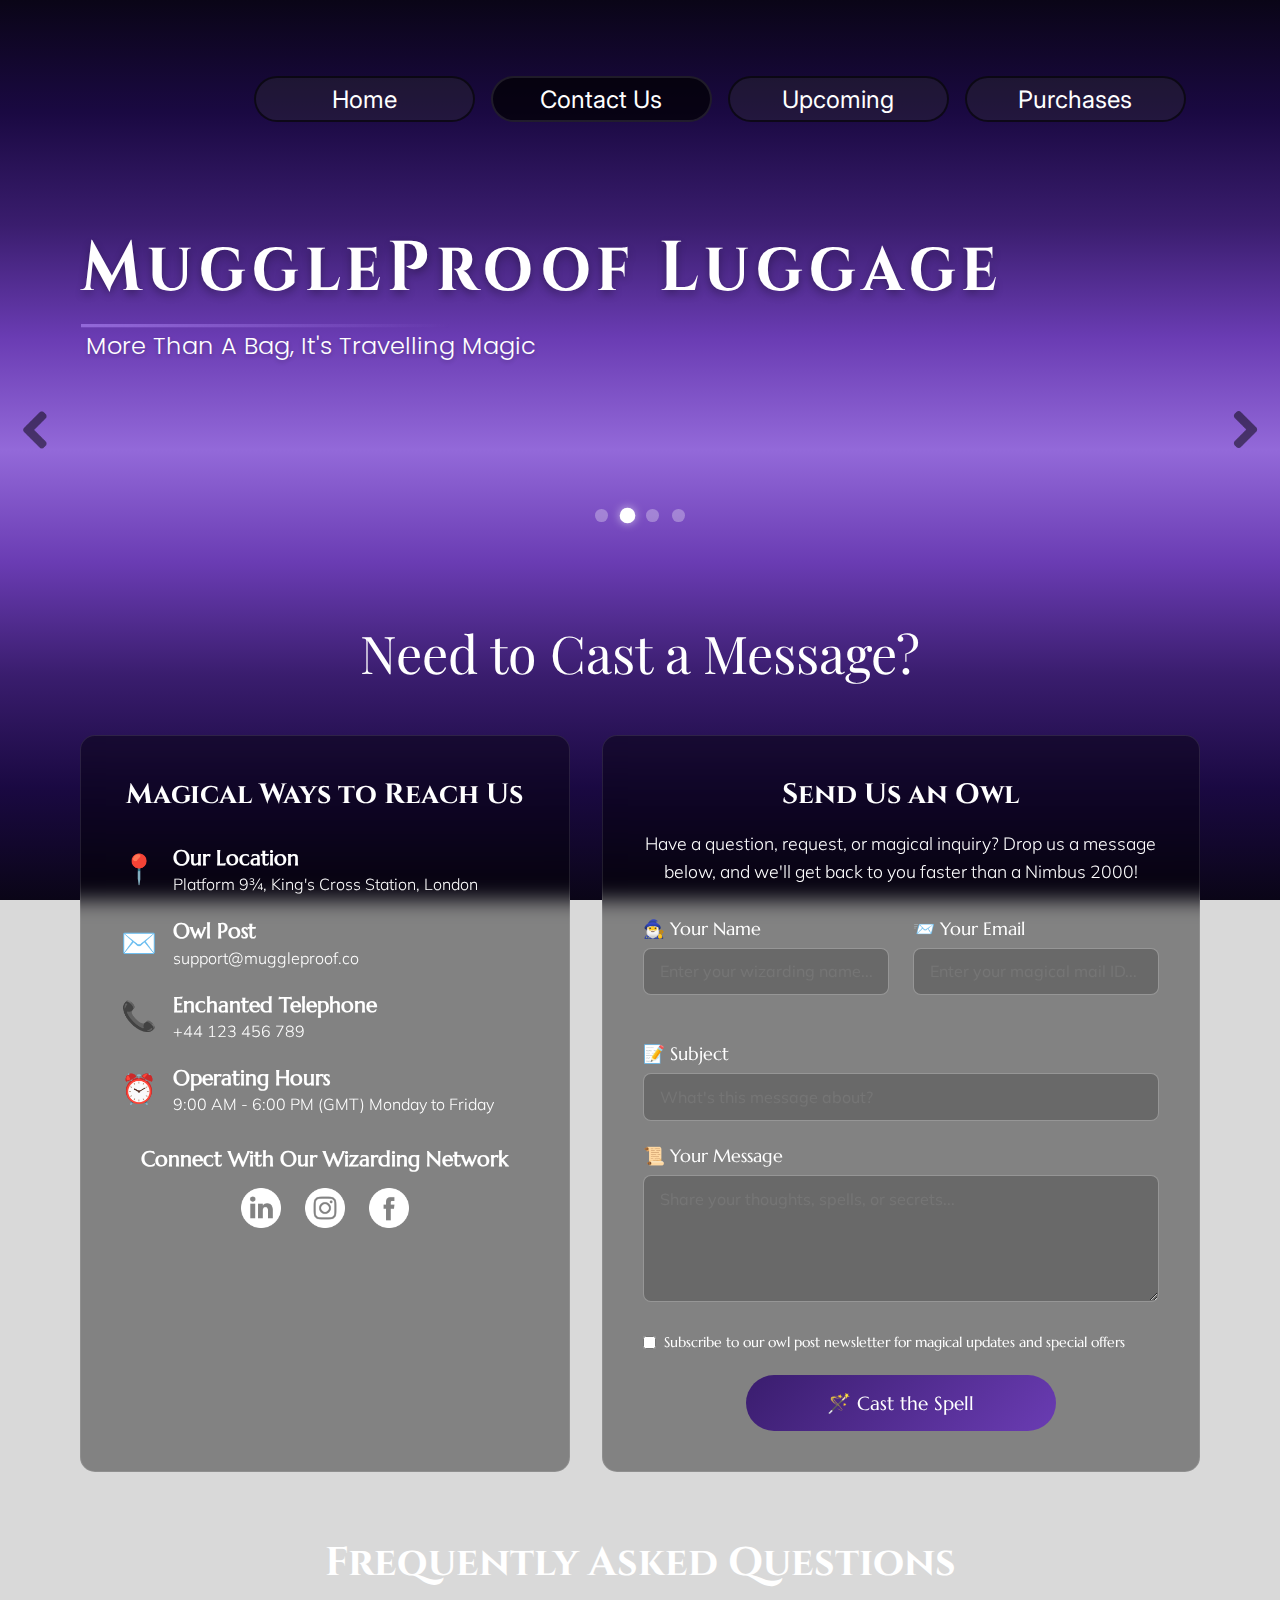
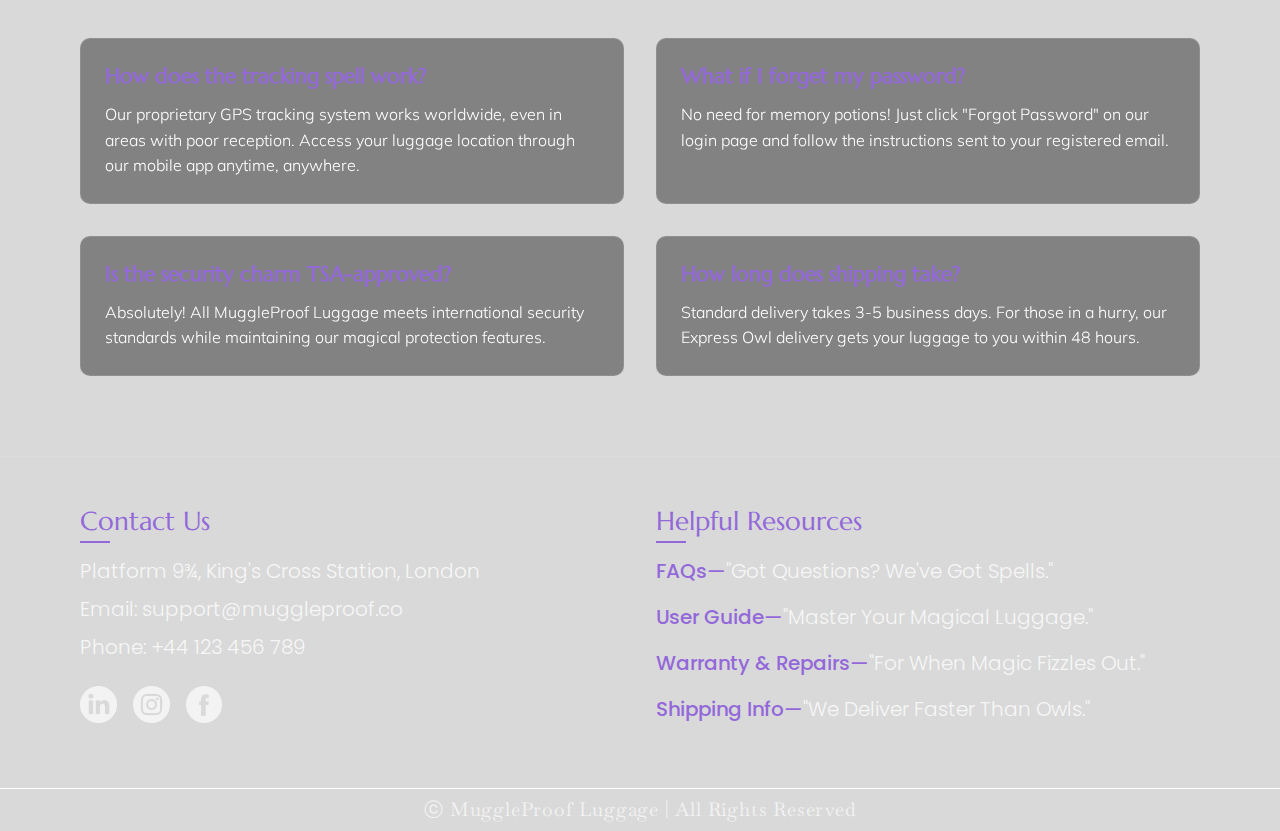
==== contactus.html @ c1e5ea9d "Updated CSS path" ====
<!DOCTYPE html>
<html lang="en">
  <head>
    <meta charset="UTF-8" />
    <meta name="viewport" content="width=device-width, initial-scale=1.0" />
    <title>MuggleProof Luggage</title>
    <link rel="preconnect" href="https://fonts.googleapis.com" />
    <link rel="preconnect" href="https://fonts.gstatic.com" crossorigin />
    <link
      href="https://fonts.googleapis.com/css2?family=Baskervville+SC&family=Baskervville:ital@0;1&family=Cinzel:wght@400..900&family=Inter:ital,opsz,wght@0,14..32,100..900;1,14..32,100..900&family=Marcellus&family=Mulish:ital,wght@0,200..1000;1,200..1000&family=Playfair+Display:ital,wght@0,400..900;1,400..900&family=Roboto+Flex:opsz,wght@8..144,100..1000&family=Poppins:wght@300;400;500&display=swap"
      rel="stylesheet"
    />
    <link rel="stylesheet" href="/CSS/ContactUs.css" />
  </head>

  <body>
    <div class="container">
      <header>
        <!-- Navigation Menu -->
        <nav class="menu">
          <div class="menuboxes active"><a href="Homepage.html">Home</a></div>
          <div class="menuboxes"><a href="ContactUs.html">Contact Us</a></div>
          <div class="menuboxes"><a href="#">Upcoming</a></div>
          <div class="menuboxes"><a href="Purchases.html">Purchases</a></div>
        </nav>

        <!-- Title Section -->
        <div class="header-container">
          <h1 class="title">MuggleProof Luggage</h1>
          <p class="subtitle">More Than A Bag, It's Travelling Magic</p>
        </div>

        <!-- Slider Navigation -->
        <div class="chevron">
          <img src="../MuggleImages/right-chevron.png" class="arrow-left" />
          <img src="../MuggleImages/right-chevron.png" class="arrow-right" />
        </div>

        <!-- Slider Dots -->
        <div class="circles">
          <span class="dot active"></span>
          <span class="dot"></span>
          <span class="dot"></span>
          <span class="dot"></span>
        </div>
      </header>
      <main>
        <p class="Contact_Title">Need to Cast a Message?</p>

        <div class="contact_container">
          <!-- Contact Information Card -->
          <div class="contact_card">
            <h2 class="card_title">Magical Ways to Reach Us</h2>

            <div class="contact_details">
              <div class="contact_item">
                <div class="contact_icon">📍</div>
                <div class="contact_info">
                  <h3>Our Location</h3>
                  <p>Platform 9¾, King's Cross Station, London</p>
                </div>
              </div>

              <div class="contact_item">
                <div class="contact_icon">✉️</div>
                <div class="contact_info">
                  <h3>Owl Post</h3>
                  <p>support@muggleproof.co</p>
                </div>
              </div>

              <div class="contact_item">
                <div class="contact_icon">📞</div>
                <div class="contact_info">
                  <h3>Enchanted Telephone</h3>
                  <p>+44 123 456 789</p>
                </div>
              </div>

              <div class="contact_item">
                <div class="contact_icon">⏰</div>
                <div class="contact_info">
                  <h3>Operating Hours</h3>
                  <p>9:00 AM - 6:00 PM (GMT) Monday to Friday</p>
                </div>
              </div>
            </div>

            <div class="social_connect">
              <h3>Connect With Our Wizarding Network</h3>
              <div class="social_icons">
                <img src="../MuggleImages/linkedin.png" alt="LinkedIn" />
                <img src="../MuggleImages/instagram.png" alt="Instagram" />
                <img src="../MuggleImages/facebook.png" alt="Facebook" />
              </div>
            </div>
          </div>

          <!-- Contact Form -->
          <div class="form">
            <h2 class="form_title">Send Us an Owl</h2>
            <p class="form_description">
              Have a question, request, or magical inquiry? Drop us a message
              below, and we'll get back to you faster than a Nimbus 2000!
            </p>

            <form>
              <div class="form_row">
                <div class="form_group">
                  <label for="name">🧙‍♂️ Your Name</label>
                  <input
                    type="text"
                    id="name"
                    name="name"
                    placeholder="Enter your wizarding name..."
                    required
                  />
                </div>

                <div class="form_group">
                  <label for="email">📨 Your Email</label>
                  <input
                    type="email"
                    id="email"
                    name="email"
                    placeholder="Enter your magical mail ID..."
                    required
                  />
                </div>
              </div>

              <div class="form_group">
                <label for="subject">📝 Subject</label>
                <input
                  type="text"
                  id="subject"
                  name="subject"
                  placeholder="What's this message about?"
                />
              </div>

              <div class="form_group">
                <label for="message">📜 Your Message</label>
                <textarea
                  id="message"
                  name="message"
                  rows="5"
                  placeholder="Share your thoughts, spells, or secrets..."
                  required
                ></textarea>
              </div>

              <div class="form_group checkbox_group">
                <input type="checkbox" id="newsletter" name="newsletter" />
                <label for="newsletter"
                  >Subscribe to our owl post newsletter for magical updates and
                  special offers</label
                >
              </div>

              <button type="submit" class="submit_btn">
                🪄 Cast the Spell
              </button>
            </form>
          </div>
        </div>

        <div class="faq_section">
          <h2 class="faq_title">Frequently Asked Questions</h2>
          <div class="faq_container">
            <div class="faq_item">
              <h3>How does the tracking spell work?</h3>
              <p>
                Our proprietary GPS tracking system works worldwide, even in
                areas with poor reception. Access your luggage location through
                our mobile app anytime, anywhere.
              </p>
            </div>

            <div class="faq_item">
              <h3>What if I forget my password?</h3>
              <p>
                No need for memory potions! Just click "Forgot Password" on our
                login page and follow the instructions sent to your registered
                email.
              </p>
            </div>

            <div class="faq_item">
              <h3>Is the security charm TSA-approved?</h3>
              <p>
                Absolutely! All MuggleProof Luggage meets international security
                standards while maintaining our magical protection features.
              </p>
            </div>

            <div class="faq_item">
              <h3>How long does shipping take?</h3>
              <p>
                Standard delivery takes 3-5 business days. For those in a hurry,
                our Express Owl delivery gets your luggage to you within 48
                hours.
              </p>
            </div>
          </div>
        </div>
      </main>

      <!-- Footer -->
      <footer>
        <div class="footer-container">
          <!-- Contact Information -->
          <div class="contact-info">
            <h3 class="footer-heading">Contact Us</h3>
            <p class="footer-text">Platform 9¾, King's Cross Station, London</p>
            <p class="footer-text">Email: support@muggleproof.co</p>
            <p class="footer-text">Phone: +44 123 456 789</p>

            <!-- Social Media Links -->
            <div class="social-links">
              <a href="#" class="social-link">
                <img src="../MuggleImages/linkedin.png" alt="LinkedIn" />
              </a>
              <a href="#" class="social-link">
                <img src="../MuggleImages/instagram.png" alt="Instagram" />
              </a>
              <a href="#" class="social-link">
                <img src="../MuggleImages/facebook.png" alt="Facebook" />
              </a>
            </div>
          </div>

          <!-- Quick Links -->
          <div class="quick-links">
            <h3 class="footer-heading">Helpful Resources</h3>
            <ul class="footer-list">
              <li>
                <span class="highlight">FAQs—</span>"Got Questions? We've Got
                Spells."
              </li>
              <li>
                <span class="highlight">User Guide—</span>"Master Your Magical
                Luggage."
              </li>
              <li>
                <span class="highlight">Warranty & Repairs—</span>"For When
                Magic Fizzles Out."
              </li>
              <li>
                <span class="highlight">Shipping Info—</span>"We Deliver Faster
                Than Owls."
              </li>
            </ul>
          </div>
        </div>

        <!-- Copyright Bar -->
        <div class="copyright">
          <p>ⓒ MuggleProof Luggage | All Rights Reserved</p>
        </div>
      </footer>
    </div>
    <script src="/JS/contact.js"></script>
  </body>
</html>
---- CSS/ContactUs.css ----
/*                      || RESET                           */
* {
  padding: 0;
  margin: 0;
  box-sizing: border-box;
}

body {
  background-color: #d9d9d9;
  color: #fff;
}

/*                      || GLOBAL STYLES                       */

body {
  background-image: linear-gradient(
    0deg,
    #0a0517,
    #1a0942,
    #3a1d6e,
    #6a3cb3,
    #9369d9,
    #6a3cb3,
    #3a1d6e,
    #1a0942,
    #0a0517
  );
  background-size: cover;
  background-attachment: fixed;
  font-family: "Poppins", sans-serif;
}

a {
  color: #fff;
  text-decoration: none;
  transition: all 0.3s ease;
}

a:hover {
  color: #9369d9;
}

.container {
  max-width: 1440px;
  margin: 0 auto;
}

/*                      || HEADER STYLES                       */

/* Menu Navigation */
.menu {
  display: flex;
  justify-content: flex-end;
  padding: 4.75rem 5.881rem 0;
  gap: 1rem;
}

.menuboxes {
  border: 2px solid rgba(0, 0, 0, 0.6);
  border-radius: 50px;
  width: 13.813rem;
  height: 2.875rem;
  display: flex;
  align-items: center;
  justify-content: center;
  font-size: 1.5rem;
  font-family: "Inter", sans-serif;
  background-color: rgba(51, 51, 51, 0.34);
  transition: all 0.3s ease;
  position: relative;
  overflow: hidden;
}

.menuboxes::before {
  content: "";
  position: absolute;
  top: 0;
  left: -100%;
  width: 100%;
  height: 100%;
  background: linear-gradient(
    90deg,
    transparent,
    rgba(255, 255, 255, 0.1),
    transparent
  );
  transition: all 0.5s ease;
}

.menuboxes:hover::before {
  left: 100%;
}

.menuboxes:hover {
  transform: translateY(-3px);
  box-shadow: 0 5px 15px rgba(0, 0, 0, 0.2);
  background-color: rgba(0, 0, 0, 0.5);
}

.menu .menuboxes:nth-child(2) {
  background-color: rgba(0, 0, 0, 0.7);
  border-color: rgba(255, 255, 255, 0.1);
}

/* Title Section */
.header-container {
  display: flex;
  flex-direction: column;
  align-items: flex-start;
  padding-top: 6.5rem;
  margin-left: 5.063rem;
}

.title {
  font-size: 4rem;
  transform: scaleY(1.1);
  letter-spacing: 0.4rem;
  font-family: "Cinzel", serif;
  font-weight: 700;
  color: #fff;
  position: relative;
  text-shadow: 0 4px 8px rgba(0, 0, 0, 0.3);
}

.title::after {
  content: "";
  position: absolute;
  width: 40%;
  height: 3px;
  background: linear-gradient(90deg, #9369d9, transparent);
  bottom: -10px;
  left: 0;
}

.subtitle {
  font-size: 1.5rem;
  font-family: "Poppins", sans-serif;
  font-weight: 300;
  color: #fff;
  padding-left: 0.3rem;
  margin-top: 1rem;
  text-shadow: 0 2px 4px rgba(0, 0, 0, 0.2);
}

/* Chevron Navigation */
/* Chevron Navigation */
/* Chevron Navigation */
.chevron {
  display: flex;
  justify-content: space-between;
  padding-top: 3rem;
  padding-left: 1rem;
  padding-right: 1rem;
}

.chevron img {
  width: 3%;
  height: auto;
  opacity: 0.5;
  cursor: pointer;
  transition: opacity 0.3s ease, transform 0.3s ease;
}

/* Base hover effect for all chevrons (just opacity) */
.chevron img:hover {
  opacity: 0.9;
}

/* Right-pointing chevron (no rotation) */
.arrow-right:hover {
  transform: scale(1.1);
}

/* Left-pointing chevron (pre-rotated) */
.arrow-left {
  transform: rotateZ(180deg);
}

.arrow-left:hover {
  transform: rotateZ(180deg) scale(1.1);
}

/* Slider Dots */
.circles {
  text-align: center;
  padding-top: 3.813rem;
  display: flex;
  justify-content: center;
  gap: 0.8rem;
}

.dot {
  display: inline-block;
  width: 0.8rem;
  height: 0.8rem;
  border-radius: 50%;
  background-color: rgba(255, 255, 255, 0.3);
  cursor: pointer;
  transition: all 0.3s ease;
}

.dot.active {
  background-color: #fff;
  transform: scale(1.2);
  box-shadow: 0 0 8px rgba(255, 255, 255, 0.6);
}

.dot:hover {
  background-color: rgba(255, 255, 255, 0.7);
}

/*                      || FOOTER STYLES                       */

/* Footer Layout */
.footer-container {
  display: flex;
  justify-content: space-between;
  padding: 3rem 5rem;
  border-top: 1px solid rgba(255, 255, 255, 0.1);
}

/* Contact Information Section */
.contact-info {
  flex: 1;
  padding-right: 2rem;
}

.footer-heading {
  font-family: "Marcellus", serif;
  font-size: 1.6rem;
  font-weight: 400;
  margin-bottom: 1.2rem;
  color: #9369d9;
  position: relative;
}

.footer-heading::after {
  content: "";
  position: absolute;
  left: 0;
  bottom: -6px;
  width: 30px;
  height: 2px;
  background-color: #9369d9;
}

.footer-text {
  font-family: "Poppins", sans-serif;
  font-weight: 300;
  font-size: 1.25rem;
  margin-bottom: 0.5rem;
  color: rgba(255, 255, 255, 0.8);
}

/* Social Media Links */
.social-links {
  display: flex;
  gap: 1rem;
  margin-top: 1.5rem;
}

.social-link img {
  width: 2.3rem;
  height: auto;
  filter: invert(1);
  opacity: 0.7;
  transition: all 0.3s ease;
}

.social-link:hover img {
  opacity: 1;
  transform: scale(1.2);
}

/* Quick Links Section */
.quick-links {
  flex: 1;
}

.footer-list {
  list-style-type: none;
}

.footer-list li {
  font-family: "Poppins", sans-serif;
  font-weight: 300;
  font-size: 1.25rem;
  margin-bottom: 1rem;
  color: rgba(255, 255, 255, 0.8);
}

.highlight {
  font-weight: 450;
  color: #9369d9;
}

/* Copyright Bar */
.copyright {
  border-top: 1px solid rgba(255, 255, 255, 0.1);
  padding: 1rem 0;
  text-align: center;
  font-size: 1.2rem;
  font-family: "Baskervville", serif;
  font-weight: 400;
  color: rgba(255, 255, 255, 0.7);
  letter-spacing: 0.05rem;
}

/* Responsive Styles */
@media (max-width: 1200px) {
  .menu {
    padding-left: 3rem;
    padding-right: 3rem;
  }

  .header-container {
    margin-left: 3rem;
  }

  .footer-container {
    padding: 3rem;
  }
}

@media (max-width: 992px) {
  .menuboxes {
    width: 10rem;
    font-size: 1.2rem;
  }

  .title {
    font-size: 3.5rem;
  }

  .footer-container {
    flex-direction: column;
    gap: 3rem;
  }

  .contact-info {
    padding-right: 0;
  }
}

@media (max-width: 768px) {
  .menu {
    justify-content: center;
    flex-wrap: wrap;
    padding: 3rem 2rem 0;
    gap: 0.8rem;
  }

  .menuboxes {
    width: 8rem;
    height: 2.5rem;
    font-size: 1rem;
  }

  .header-container {
    align-items: center;
    margin-left: 0;
    padding-top: 4rem;
  }

  .title {
    font-size: 3rem;
    text-align: center;
  }

  .chevron img {
    width: 5%;
  }
}

@media (max-width: 576px) {
  .menuboxes {
    width: 7rem;
    height: 2.2rem;
    font-size: 0.9rem;
  }

  .title {
    font-size: 2.5rem;
    letter-spacing: 0.2rem;
  }

  .subtitle {
    font-size: 1.2rem;
    text-align: center;
  }

  .footer-text,
  .footer-list li {
    font-size: 1.1rem;
  }
}

/*                      || MAIN CONTENT                     */
/*                      || MAIN CONTENT                     */
/*                      || MAIN CONTENT                     */

.Contact_Title {
  font-size: 3.25rem;
  font-family: "Playfair Display", serif;
  font-optical-sizing: auto;
  font-style: normal;
  text-align: center;
  padding-top: 6rem;
  margin-bottom: 3rem;
}

.contact_container {
  display: flex;
  justify-content: space-between;
  gap: 2rem;
  padding: 0 5rem;
  margin-bottom: 4rem;
}

/* Contact Card Styling */
.contact_card {
  background-color: rgba(0, 0, 0, 0.4);
  border-radius: 15px;
  padding: 2.5rem;
  width: 45%;
  backdrop-filter: blur(10px);
  border: 1px solid rgba(255, 255, 255, 0.1);
}

.card_title {
  font-family: "Cinzel", serif;
  font-size: 1.75rem;
  margin-bottom: 2rem;
  text-align: center;
}

.contact_details {
  display: flex;
  flex-direction: column;
  gap: 1.5rem;
  margin-bottom: 2rem;
}

.contact_item {
  display: flex;
  align-items: flex-start;
  gap: 1rem;
}

.contact_icon {
  font-size: 1.8rem;
  padding-top: 0.2rem;
}

.contact_info h3 {
  font-family: "Marcellus", serif;
  font-size: 1.3rem;
  margin-bottom: 0.2rem;
}

.contact_info p {
  font-family: "Mulish", sans-serif;
  font-weight: 300;
  font-size: 1rem;
}

.social_connect {
  text-align: center;
  margin-top: 2rem;
}

.social_connect h3 {
  font-family: "Marcellus", serif;
  font-size: 1.3rem;
  margin-bottom: 1rem;
}

.social_icons {
  display: flex;
  justify-content: center;
  gap: 1.5rem;
}

.social_icons img {
  width: 2.5rem;
  height: 2.5rem;
  filter: invert(1);
  transition: transform 0.3s ease;
}

.social_icons img:hover {
  transform: scale(1.2);
}

/* Form Styling */
.form {
  background-color: rgba(0, 0, 0, 0.4);
  border-radius: 15px;
  padding: 2.5rem;
  width: 55%;
  backdrop-filter: blur(10px);
  border: 1px solid rgba(255, 255, 255, 0.1);
}

.form_title {
  font-family: "Cinzel", serif;
  font-size: 1.75rem;
  margin-bottom: 1rem;
  text-align: center;
}

.form_description {
  font-family: "Mulish", sans-serif;
  font-weight: 300;
  font-size: 1.1rem;
  margin-bottom: 2rem;
  text-align: center;
  line-height: 1.6;
}

.form_row {
  display: flex;
  gap: 1.5rem;
  margin-bottom: 1.5rem;
}

.form_group {
  margin-bottom: 1.5rem;
  width: 100%;
}

label {
  display: block;
  font-family: "Marcellus", serif;
  font-size: 1.1rem;
  margin-bottom: 0.5rem;
}

input,
textarea {
  width: 100%;
  padding: 0.8rem 1rem;
  border: 1px solid rgba(255, 255, 255, 0.3);
  border-radius: 8px;
  background-color: rgba(0, 0, 0, 0.2);
  color: white;
  font-family: "Mulish", sans-serif;
  font-size: 1rem;
  transition: border-color 0.3s ease;
}

input:focus,
textarea:focus {
  outline: none;
  border-color: #9369d9;
  box-shadow: 0 0 10px rgba(147, 105, 217, 0.4);
}

.checkbox_group {
  display: flex;
  align-items: center;
  gap: 0.5rem;
}

.checkbox_group input {
  width: auto;
}

.checkbox_group label {
  font-size: 0.9rem;
  margin-bottom: 0;
}

.submit_btn {
  display: block;
  width: 60%;
  margin: 0 auto;
  padding: 1rem;
  background: linear-gradient(135deg, #3a1d6e 0%, #6a3cb3 100%);
  border: none;
  border-radius: 50px;
  color: white;
  font-family: "Marcellus", serif;
  font-size: 1.2rem;
  cursor: pointer;
  transition: all 0.3s ease;
}

.submit_btn:hover {
  background: linear-gradient(135deg, #6a3cb3 0%, #9369d9 100%);
  transform: translateY(-3px);
  box-shadow: 0 5px 15px rgba(0, 0, 0, 0.3);
}

/* FAQ Section */
.faq_section {
  padding: 0 5rem 5rem;
}

.faq_title {
  font-family: "Cinzel", serif;
  font-size: 2.5rem;
  text-align: center;
  margin-bottom: 3rem;
}

.faq_container {
  display: grid;
  grid-template-columns: repeat(2, 1fr);
  gap: 2rem;
}

.faq_item {
  background-color: rgba(0, 0, 0, 0.4);
  border-radius: 10px;
  padding: 1.5rem;
  backdrop-filter: blur(10px);
  border: 1px solid rgba(255, 255, 255, 0.1);
  transition: transform 0.3s ease;
}

.faq_item:hover {
  transform: translateY(-5px);
  box-shadow: 0 5px 15px rgba(0, 0, 0, 0.2);
}

.faq_item h3 {
  font-family: "Marcellus", serif;
  font-size: 1.3rem;
  margin-bottom: 0.8rem;
  color: #9369d9;
}

.faq_item p {
  font-family: "Mulish", sans-serif;
  font-weight: 300;
  font-size: 1rem;
  line-height: 1.6;
}

/*                      || FOOTER                         */
/*                      || FOOTER                         */
/*                      || FOOTER                         */

.footer {
  font-family: "Poppins", sans-serif;
  font-weight: 400;
  display: flex;
  justify-content: space-between;
}

/*                      || CONTACT                           */
.contact {
  padding-top: 2.625rem;
  margin-left: 3.25rem;
  padding-bottom: 2rem;
  padding-right: 28rem;
}

.contact .title_C {
  font-size: 1.6rem;
  font-family: "Marcellus", serif;
  font-weight: 400;
  font-style: normal;
}

.location {
  padding-top: 0.8rem;
  font-size: 1.25rem;
  font-family: "Poppins", sans-serif;
  font-weight: 300;
  font-style: normal;
}

/*                      || LOGOS                           */
.social {
  padding-top: 1rem;
  padding-bottom: 1.938rem;
}

.social img {
  width: 2.313rem;
  height: auto;
  filter: invert(1);
}

/*                      || QUESTIONS                           */
.questions {
  font-size: 1.25rem;
  padding-top: 2.625rem;
  margin-right: 3.25rem;
  font-family: "Poppins", sans-serif;
  font-weight: 300;
  font-style: normal;
}

.questions ul {
  list-style-type: none;
}

.semi {
  font-weight: 450;
}

.copyright {
  border-top: #fff solid 0.7px;
  padding-top: 0.5rem;
  padding-bottom: 0.5rem;
  text-align: center;
  font-size: 1.2rem;
  font-family: "Baskervville", serif;
  font-weight: 400;
  font-style: normal;
}

/*                  ||DESIGN            */
/*                  ||DESIGN            */
/*                  ||DESIGN            */

/*                      || BODY BACKGROUND                         */
body {
  background-image: linear-gradient(
    0deg,
    #0a0517,
    #1a0942,
    #3a1d6e,
    #6a3cb3,
    #9369d9,
    #6a3cb3,
    #3a1d6e,
    #1a0942,
    #0a0517
  );
  background-size: cover;
  background-attachment: fixed;
}

/* Responsive Styles */
@media (max-width: 1200px) {
  .contact_container {
    flex-direction: column;
    padding: 0 3rem;
  }

  .contact_card,
  .form {
    width: 100%;
  }

  .faq_container {
    grid-template-columns: 1fr;
  }
}

@media (max-width: 768px) {
  .menu {
    padding-left: 2rem;
    padding-right: 2rem;
    flex-wrap: wrap;
    justify-content: center;
  }

  .header {
    margin-left: 2rem;
    align-items: center;
  }

  .title {
    font-size: 3rem;
  }

  .Contact_Title {
    font-size: 2.5rem;
  }

  .form_row {
    flex-direction: column;
    gap: 0;
  }

  .contact_container,
  .faq_section {
    padding: 0 2rem;
  }
}
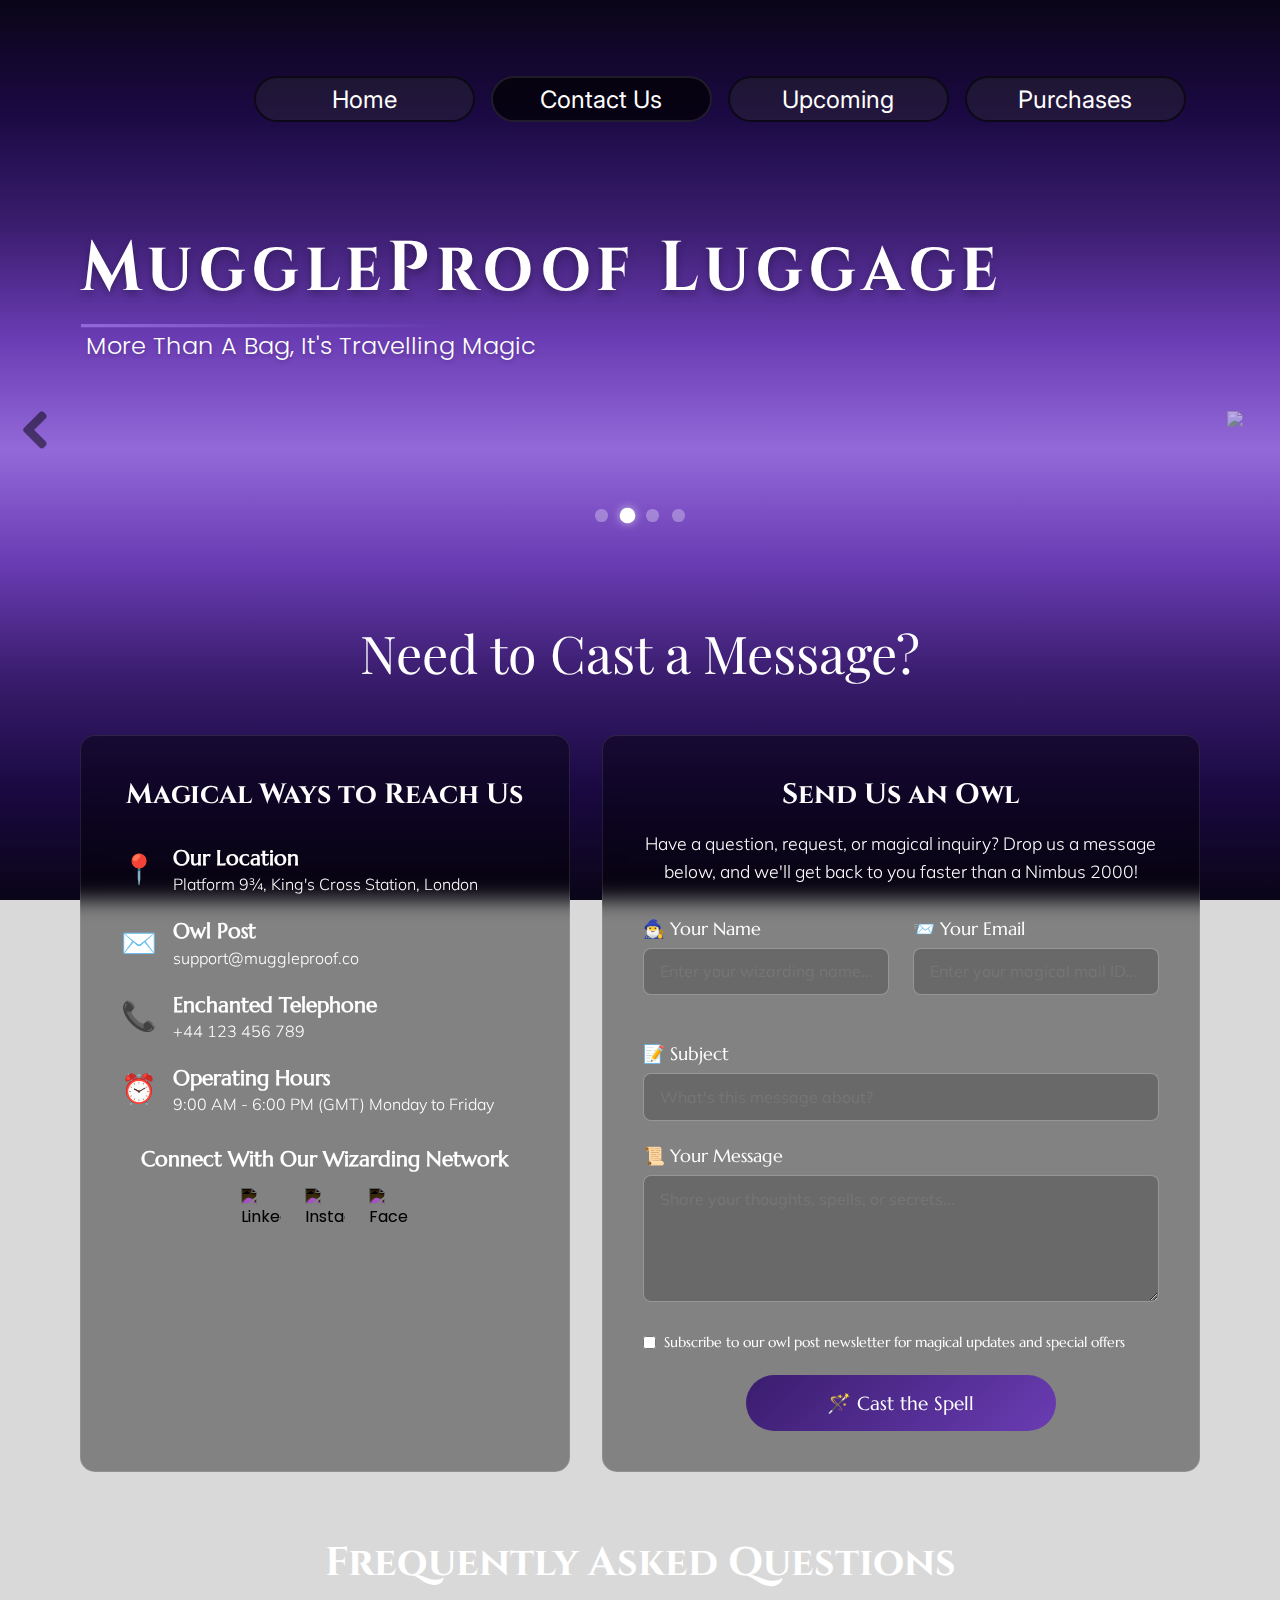
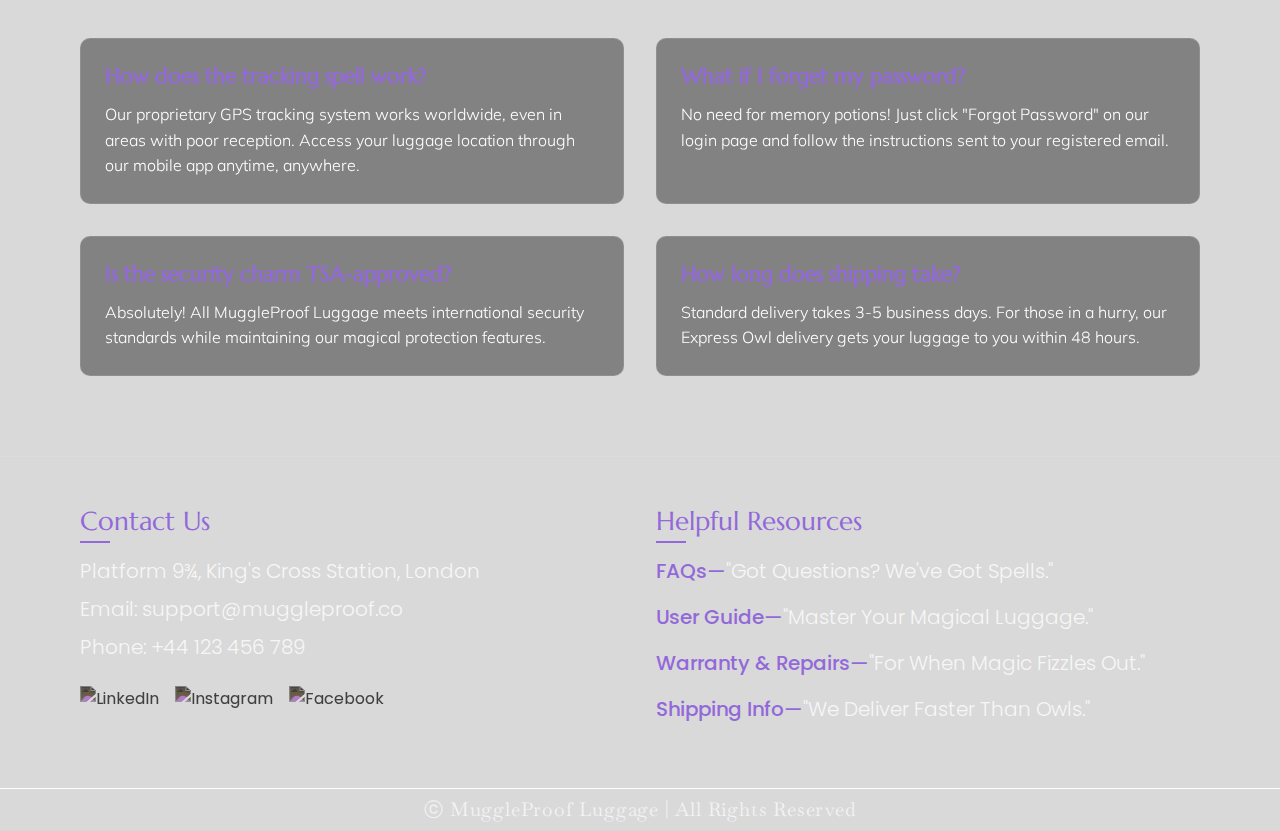
==== commit e776d179: "Fixed CSS folder and file names" ====
--- a/contactus.html
+++ b/contactus.html
@@ -10,7 +10,7 @@
       href="https://fonts.googleapis.com/css2?family=Baskervville+SC&family=Baskervville:ital@0;1&family=Cinzel:wght@400..900&family=Inter:ital,opsz,wght@0,14..32,100..900;1,14..32,100..900&family=Marcellus&family=Mulish:ital,wght@0,200..1000;1,200..1000&family=Playfair+Display:ital,wght@0,400..900;1,400..900&family=Roboto+Flex:opsz,wght@8..144,100..1000&family=Poppins:wght@300;400;500&display=swap"
       rel="stylesheet"
     />
-    <link rel="stylesheet" href="/CSS/ContactUs.css" />
+    <link rel="stylesheet" href="css/contactus.css" />
   </head>
 
   <body>
@@ -18,10 +18,10 @@
       <header>
         <!-- Navigation Menu -->
         <nav class="menu">
-          <div class="menuboxes active"><a href="Homepage.html">Home</a></div>
-          <div class="menuboxes"><a href="ContactUs.html">Contact Us</a></div>
+          <div class="menuboxes active"><a href="homepage.html">Home</a></div>
+          <div class="menuboxes"><a href="contactus.html">Contact Us</a></div>
           <div class="menuboxes"><a href="#">Upcoming</a></div>
-          <div class="menuboxes"><a href="Purchases.html">Purchases</a></div>
+          <div class="menuboxes"><a href="purchases.html">Purchases</a></div>
         </nav>
 
         <!-- Title Section -->
@@ -32,8 +32,8 @@
 
         <!-- Slider Navigation -->
         <div class="chevron">
-          <img src="../MuggleImages/right-chevron.png" class="arrow-left" />
-          <img src="../MuggleImages/right-chevron.png" class="arrow-right" />
+          <img src="/muggleimages/right-chevron.png" class="arrow-left" />
+          <img src="/muggleimages/" class="arrow-right" />
         </div>
 
         <!-- Slider Dots -->
@@ -89,9 +89,9 @@
             <div class="social_connect">
               <h3>Connect With Our Wizarding Network</h3>
               <div class="social_icons">
-                <img src="../MuggleImages/linkedin.png" alt="LinkedIn" />
-                <img src="../MuggleImages/instagram.png" alt="Instagram" />
-                <img src="../MuggleImages/facebook.png" alt="Facebook" />
+                <img src="/muggleimages/" alt="LinkedIn" />
+                <img src="/muggleimages/" alt="Instagram" />
+                <img src="/muggleimages/" alt="Facebook" />
               </div>
             </div>
           </div>
@@ -219,13 +219,13 @@
             <!-- Social Media Links -->
             <div class="social-links">
               <a href="#" class="social-link">
-                <img src="../MuggleImages/linkedin.png" alt="LinkedIn" />
+                <img src="/muggleimages/" alt="LinkedIn" />
               </a>
               <a href="#" class="social-link">
-                <img src="../MuggleImages/instagram.png" alt="Instagram" />
+                <img src="/muggleimages/" alt="Instagram" />
               </a>
               <a href="#" class="social-link">
-                <img src="../MuggleImages/facebook.png" alt="Facebook" />
+                <img src="/muggleimages/" alt="Facebook" />
               </a>
             </div>
           </div>
@@ -260,6 +260,6 @@
         </div>
       </footer>
     </div>
-    <script src="/JS/contact.js"></script>
+    <script src="/js/contact.js"></script>
   </body>
 </html>
--- a/css/contactus.css
+++ b/css/contactus.css
@@ -0,0 +1,785 @@
+/*                      || RESET                           */
+* {
+  padding: 0;
+  margin: 0;
+  box-sizing: border-box;
+}
+
+body {
+  background-color: #d9d9d9;
+  color: #fff;
+}
+
+/*                      || GLOBAL STYLES                       */
+
+body {
+  background-image: linear-gradient(
+    0deg,
+    #0a0517,
+    #1a0942,
+    #3a1d6e,
+    #6a3cb3,
+    #9369d9,
+    #6a3cb3,
+    #3a1d6e,
+    #1a0942,
+    #0a0517
+  );
+  background-size: cover;
+  background-attachment: fixed;
+  font-family: "Poppins", sans-serif;
+}
+
+a {
+  color: #fff;
+  text-decoration: none;
+  transition: all 0.3s ease;
+}
+
+a:hover {
+  color: #9369d9;
+}
+
+.container {
+  max-width: 1440px;
+  margin: 0 auto;
+}
+
+/*                      || HEADER STYLES                       */
+
+/* Menu Navigation */
+.menu {
+  display: flex;
+  justify-content: flex-end;
+  padding: 4.75rem 5.881rem 0;
+  gap: 1rem;
+}
+
+.menuboxes {
+  border: 2px solid rgba(0, 0, 0, 0.6);
+  border-radius: 50px;
+  width: 13.813rem;
+  height: 2.875rem;
+  display: flex;
+  align-items: center;
+  justify-content: center;
+  font-size: 1.5rem;
+  font-family: "Inter", sans-serif;
+  background-color: rgba(51, 51, 51, 0.34);
+  transition: all 0.3s ease;
+  position: relative;
+  overflow: hidden;
+}
+
+.menuboxes::before {
+  content: "";
+  position: absolute;
+  top: 0;
+  left: -100%;
+  width: 100%;
+  height: 100%;
+  background: linear-gradient(
+    90deg,
+    transparent,
+    rgba(255, 255, 255, 0.1),
+    transparent
+  );
+  transition: all 0.5s ease;
+}
+
+.menuboxes:hover::before {
+  left: 100%;
+}
+
+.menuboxes:hover {
+  transform: translateY(-3px);
+  box-shadow: 0 5px 15px rgba(0, 0, 0, 0.2);
+  background-color: rgba(0, 0, 0, 0.5);
+}
+
+.menu .menuboxes:nth-child(2) {
+  background-color: rgba(0, 0, 0, 0.7);
+  border-color: rgba(255, 255, 255, 0.1);
+}
+
+/* Title Section */
+.header-container {
+  display: flex;
+  flex-direction: column;
+  align-items: flex-start;
+  padding-top: 6.5rem;
+  margin-left: 5.063rem;
+}
+
+.title {
+  font-size: 4rem;
+  transform: scaleY(1.1);
+  letter-spacing: 0.4rem;
+  font-family: "Cinzel", serif;
+  font-weight: 700;
+  color: #fff;
+  position: relative;
+  text-shadow: 0 4px 8px rgba(0, 0, 0, 0.3);
+}
+
+.title::after {
+  content: "";
+  position: absolute;
+  width: 40%;
+  height: 3px;
+  background: linear-gradient(90deg, #9369d9, transparent);
+  bottom: -10px;
+  left: 0;
+}
+
+.subtitle {
+  font-size: 1.5rem;
+  font-family: "Poppins", sans-serif;
+  font-weight: 300;
+  color: #fff;
+  padding-left: 0.3rem;
+  margin-top: 1rem;
+  text-shadow: 0 2px 4px rgba(0, 0, 0, 0.2);
+}
+
+/* Chevron Navigation */
+/* Chevron Navigation */
+/* Chevron Navigation */
+.chevron {
+  display: flex;
+  justify-content: space-between;
+  padding-top: 3rem;
+  padding-left: 1rem;
+  padding-right: 1rem;
+}
+
+.chevron img {
+  width: 3%;
+  height: auto;
+  opacity: 0.5;
+  cursor: pointer;
+  transition: opacity 0.3s ease, transform 0.3s ease;
+}
+
+/* Base hover effect for all chevrons (just opacity) */
+.chevron img:hover {
+  opacity: 0.9;
+}
+
+/* Right-pointing chevron (no rotation) */
+.arrow-right:hover {
+  transform: scale(1.1);
+}
+
+/* Left-pointing chevron (pre-rotated) */
+.arrow-left {
+  transform: rotateZ(180deg);
+}
+
+.arrow-left:hover {
+  transform: rotateZ(180deg) scale(1.1);
+}
+
+/* Slider Dots */
+.circles {
+  text-align: center;
+  padding-top: 3.813rem;
+  display: flex;
+  justify-content: center;
+  gap: 0.8rem;
+}
+
+.dot {
+  display: inline-block;
+  width: 0.8rem;
+  height: 0.8rem;
+  border-radius: 50%;
+  background-color: rgba(255, 255, 255, 0.3);
+  cursor: pointer;
+  transition: all 0.3s ease;
+}
+
+.dot.active {
+  background-color: #fff;
+  transform: scale(1.2);
+  box-shadow: 0 0 8px rgba(255, 255, 255, 0.6);
+}
+
+.dot:hover {
+  background-color: rgba(255, 255, 255, 0.7);
+}
+
+/*                      || FOOTER STYLES                       */
+
+/* Footer Layout */
+.footer-container {
+  display: flex;
+  justify-content: space-between;
+  padding: 3rem 5rem;
+  border-top: 1px solid rgba(255, 255, 255, 0.1);
+}
+
+/* Contact Information Section */
+.contact-info {
+  flex: 1;
+  padding-right: 2rem;
+}
+
+.footer-heading {
+  font-family: "Marcellus", serif;
+  font-size: 1.6rem;
+  font-weight: 400;
+  margin-bottom: 1.2rem;
+  color: #9369d9;
+  position: relative;
+}
+
+.footer-heading::after {
+  content: "";
+  position: absolute;
+  left: 0;
+  bottom: -6px;
+  width: 30px;
+  height: 2px;
+  background-color: #9369d9;
+}
+
+.footer-text {
+  font-family: "Poppins", sans-serif;
+  font-weight: 300;
+  font-size: 1.25rem;
+  margin-bottom: 0.5rem;
+  color: rgba(255, 255, 255, 0.8);
+}
+
+/* Social Media Links */
+.social-links {
+  display: flex;
+  gap: 1rem;
+  margin-top: 1.5rem;
+}
+
+.social-link img {
+  width: 2.3rem;
+  height: auto;
+  filter: invert(1);
+  opacity: 0.7;
+  transition: all 0.3s ease;
+}
+
+.social-link:hover img {
+  opacity: 1;
+  transform: scale(1.2);
+}
+
+/* Quick Links Section */
+.quick-links {
+  flex: 1;
+}
+
+.footer-list {
+  list-style-type: none;
+}
+
+.footer-list li {
+  font-family: "Poppins", sans-serif;
+  font-weight: 300;
+  font-size: 1.25rem;
+  margin-bottom: 1rem;
+  color: rgba(255, 255, 255, 0.8);
+}
+
+.highlight {
+  font-weight: 450;
+  color: #9369d9;
+}
+
+/* Copyright Bar */
+.copyright {
+  border-top: 1px solid rgba(255, 255, 255, 0.1);
+  padding: 1rem 0;
+  text-align: center;
+  font-size: 1.2rem;
+  font-family: "Baskervville", serif;
+  font-weight: 400;
+  color: rgba(255, 255, 255, 0.7);
+  letter-spacing: 0.05rem;
+}
+
+/* Responsive Styles */
+@media (max-width: 1200px) {
+  .menu {
+    padding-left: 3rem;
+    padding-right: 3rem;
+  }
+
+  .header-container {
+    margin-left: 3rem;
+  }
+
+  .footer-container {
+    padding: 3rem;
+  }
+}
+
+@media (max-width: 992px) {
+  .menuboxes {
+    width: 10rem;
+    font-size: 1.2rem;
+  }
+
+  .title {
+    font-size: 3.5rem;
+  }
+
+  .footer-container {
+    flex-direction: column;
+    gap: 3rem;
+  }
+
+  .contact-info {
+    padding-right: 0;
+  }
+}
+
+@media (max-width: 768px) {
+  .menu {
+    justify-content: center;
+    flex-wrap: wrap;
+    padding: 3rem 2rem 0;
+    gap: 0.8rem;
+  }
+
+  .menuboxes {
+    width: 8rem;
+    height: 2.5rem;
+    font-size: 1rem;
+  }
+
+  .header-container {
+    align-items: center;
+    margin-left: 0;
+    padding-top: 4rem;
+  }
+
+  .title {
+    font-size: 3rem;
+    text-align: center;
+  }
+
+  .chevron img {
+    width: 5%;
+  }
+}
+
+@media (max-width: 576px) {
+  .menuboxes {
+    width: 7rem;
+    height: 2.2rem;
+    font-size: 0.9rem;
+  }
+
+  .title {
+    font-size: 2.5rem;
+    letter-spacing: 0.2rem;
+  }
+
+  .subtitle {
+    font-size: 1.2rem;
+    text-align: center;
+  }
+
+  .footer-text,
+  .footer-list li {
+    font-size: 1.1rem;
+  }
+}
+
+/*                      || MAIN CONTENT                     */
+/*                      || MAIN CONTENT                     */
+/*                      || MAIN CONTENT                     */
+
+.Contact_Title {
+  font-size: 3.25rem;
+  font-family: "Playfair Display", serif;
+  font-optical-sizing: auto;
+  font-style: normal;
+  text-align: center;
+  padding-top: 6rem;
+  margin-bottom: 3rem;
+}
+
+.contact_container {
+  display: flex;
+  justify-content: space-between;
+  gap: 2rem;
+  padding: 0 5rem;
+  margin-bottom: 4rem;
+}
+
+/* Contact Card Styling */
+.contact_card {
+  background-color: rgba(0, 0, 0, 0.4);
+  border-radius: 15px;
+  padding: 2.5rem;
+  width: 45%;
+  backdrop-filter: blur(10px);
+  border: 1px solid rgba(255, 255, 255, 0.1);
+}
+
+.card_title {
+  font-family: "Cinzel", serif;
+  font-size: 1.75rem;
+  margin-bottom: 2rem;
+  text-align: center;
+}
+
+.contact_details {
+  display: flex;
+  flex-direction: column;
+  gap: 1.5rem;
+  margin-bottom: 2rem;
+}
+
+.contact_item {
+  display: flex;
+  align-items: flex-start;
+  gap: 1rem;
+}
+
+.contact_icon {
+  font-size: 1.8rem;
+  padding-top: 0.2rem;
+}
+
+.contact_info h3 {
+  font-family: "Marcellus", serif;
+  font-size: 1.3rem;
+  margin-bottom: 0.2rem;
+}
+
+.contact_info p {
+  font-family: "Mulish", sans-serif;
+  font-weight: 300;
+  font-size: 1rem;
+}
+
+.social_connect {
+  text-align: center;
+  margin-top: 2rem;
+}
+
+.social_connect h3 {
+  font-family: "Marcellus", serif;
+  font-size: 1.3rem;
+  margin-bottom: 1rem;
+}
+
+.social_icons {
+  display: flex;
+  justify-content: center;
+  gap: 1.5rem;
+}
+
+.social_icons img {
+  width: 2.5rem;
+  height: 2.5rem;
+  filter: invert(1);
+  transition: transform 0.3s ease;
+}
+
+.social_icons img:hover {
+  transform: scale(1.2);
+}
+
+/* Form Styling */
+.form {
+  background-color: rgba(0, 0, 0, 0.4);
+  border-radius: 15px;
+  padding: 2.5rem;
+  width: 55%;
+  backdrop-filter: blur(10px);
+  border: 1px solid rgba(255, 255, 255, 0.1);
+}
+
+.form_title {
+  font-family: "Cinzel", serif;
+  font-size: 1.75rem;
+  margin-bottom: 1rem;
+  text-align: center;
+}
+
+.form_description {
+  font-family: "Mulish", sans-serif;
+  font-weight: 300;
+  font-size: 1.1rem;
+  margin-bottom: 2rem;
+  text-align: center;
+  line-height: 1.6;
+}
+
+.form_row {
+  display: flex;
+  gap: 1.5rem;
+  margin-bottom: 1.5rem;
+}
+
+.form_group {
+  margin-bottom: 1.5rem;
+  width: 100%;
+}
+
+label {
+  display: block;
+  font-family: "Marcellus", serif;
+  font-size: 1.1rem;
+  margin-bottom: 0.5rem;
+}
+
+input,
+textarea {
+  width: 100%;
+  padding: 0.8rem 1rem;
+  border: 1px solid rgba(255, 255, 255, 0.3);
+  border-radius: 8px;
+  background-color: rgba(0, 0, 0, 0.2);
+  color: white;
+  font-family: "Mulish", sans-serif;
+  font-size: 1rem;
+  transition: border-color 0.3s ease;
+}
+
+input:focus,
+textarea:focus {
+  outline: none;
+  border-color: #9369d9;
+  box-shadow: 0 0 10px rgba(147, 105, 217, 0.4);
+}
+
+.checkbox_group {
+  display: flex;
+  align-items: center;
+  gap: 0.5rem;
+}
+
+.checkbox_group input {
+  width: auto;
+}
+
+.checkbox_group label {
+  font-size: 0.9rem;
+  margin-bottom: 0;
+}
+
+.submit_btn {
+  display: block;
+  width: 60%;
+  margin: 0 auto;
+  padding: 1rem;
+  background: linear-gradient(135deg, #3a1d6e 0%, #6a3cb3 100%);
+  border: none;
+  border-radius: 50px;
+  color: white;
+  font-family: "Marcellus", serif;
+  font-size: 1.2rem;
+  cursor: pointer;
+  transition: all 0.3s ease;
+}
+
+.submit_btn:hover {
+  background: linear-gradient(135deg, #6a3cb3 0%, #9369d9 100%);
+  transform: translateY(-3px);
+  box-shadow: 0 5px 15px rgba(0, 0, 0, 0.3);
+}
+
+/* FAQ Section */
+.faq_section {
+  padding: 0 5rem 5rem;
+}
+
+.faq_title {
+  font-family: "Cinzel", serif;
+  font-size: 2.5rem;
+  text-align: center;
+  margin-bottom: 3rem;
+}
+
+.faq_container {
+  display: grid;
+  grid-template-columns: repeat(2, 1fr);
+  gap: 2rem;
+}
+
+.faq_item {
+  background-color: rgba(0, 0, 0, 0.4);
+  border-radius: 10px;
+  padding: 1.5rem;
+  backdrop-filter: blur(10px);
+  border: 1px solid rgba(255, 255, 255, 0.1);
+  transition: transform 0.3s ease;
+}
+
+.faq_item:hover {
+  transform: translateY(-5px);
+  box-shadow: 0 5px 15px rgba(0, 0, 0, 0.2);
+}
+
+.faq_item h3 {
+  font-family: "Marcellus", serif;
+  font-size: 1.3rem;
+  margin-bottom: 0.8rem;
+  color: #9369d9;
+}
+
+.faq_item p {
+  font-family: "Mulish", sans-serif;
+  font-weight: 300;
+  font-size: 1rem;
+  line-height: 1.6;
+}
+
+/*                      || FOOTER                         */
+/*                      || FOOTER                         */
+/*                      || FOOTER                         */
+
+.footer {
+  font-family: "Poppins", sans-serif;
+  font-weight: 400;
+  display: flex;
+  justify-content: space-between;
+}
+
+/*                      || CONTACT                           */
+.contact {
+  padding-top: 2.625rem;
+  margin-left: 3.25rem;
+  padding-bottom: 2rem;
+  padding-right: 28rem;
+}
+
+.contact .title_C {
+  font-size: 1.6rem;
+  font-family: "Marcellus", serif;
+  font-weight: 400;
+  font-style: normal;
+}
+
+.location {
+  padding-top: 0.8rem;
+  font-size: 1.25rem;
+  font-family: "Poppins", sans-serif;
+  font-weight: 300;
+  font-style: normal;
+}
+
+/*                      || LOGOS                           */
+.social {
+  padding-top: 1rem;
+  padding-bottom: 1.938rem;
+}
+
+.social img {
+  width: 2.313rem;
+  height: auto;
+  filter: invert(1);
+}
+
+/*                      || QUESTIONS                           */
+.questions {
+  font-size: 1.25rem;
+  padding-top: 2.625rem;
+  margin-right: 3.25rem;
+  font-family: "Poppins", sans-serif;
+  font-weight: 300;
+  font-style: normal;
+}
+
+.questions ul {
+  list-style-type: none;
+}
+
+.semi {
+  font-weight: 450;
+}
+
+.copyright {
+  border-top: #fff solid 0.7px;
+  padding-top: 0.5rem;
+  padding-bottom: 0.5rem;
+  text-align: center;
+  font-size: 1.2rem;
+  font-family: "Baskervville", serif;
+  font-weight: 400;
+  font-style: normal;
+}
+
+/*                  ||DESIGN            */
+/*                  ||DESIGN            */
+/*                  ||DESIGN            */
+
+/*                      || BODY BACKGROUND                         */
+body {
+  background-image: linear-gradient(
+    0deg,
+    #0a0517,
+    #1a0942,
+    #3a1d6e,
+    #6a3cb3,
+    #9369d9,
+    #6a3cb3,
+    #3a1d6e,
+    #1a0942,
+    #0a0517
+  );
+  background-size: cover;
+  background-attachment: fixed;
+}
+
+/* Responsive Styles */
+@media (max-width: 1200px) {
+  .contact_container {
+    flex-direction: column;
+    padding: 0 3rem;
+  }
+
+  .contact_card,
+  .form {
+    width: 100%;
+  }
+
+  .faq_container {
+    grid-template-columns: 1fr;
+  }
+}
+
+@media (max-width: 768px) {
+  .menu {
+    padding-left: 2rem;
+    padding-right: 2rem;
+    flex-wrap: wrap;
+    justify-content: center;
+  }
+
+  .header {
+    margin-left: 2rem;
+    align-items: center;
+  }
+
+  .title {
+    font-size: 3rem;
+  }
+
+  .Contact_Title {
+    font-size: 2.5rem;
+  }
+
+  .form_row {
+    flex-direction: column;
+    gap: 0;
+  }
+
+  .contact_container,
+  .faq_section {
+    padding: 0 2rem;
+  }
+}
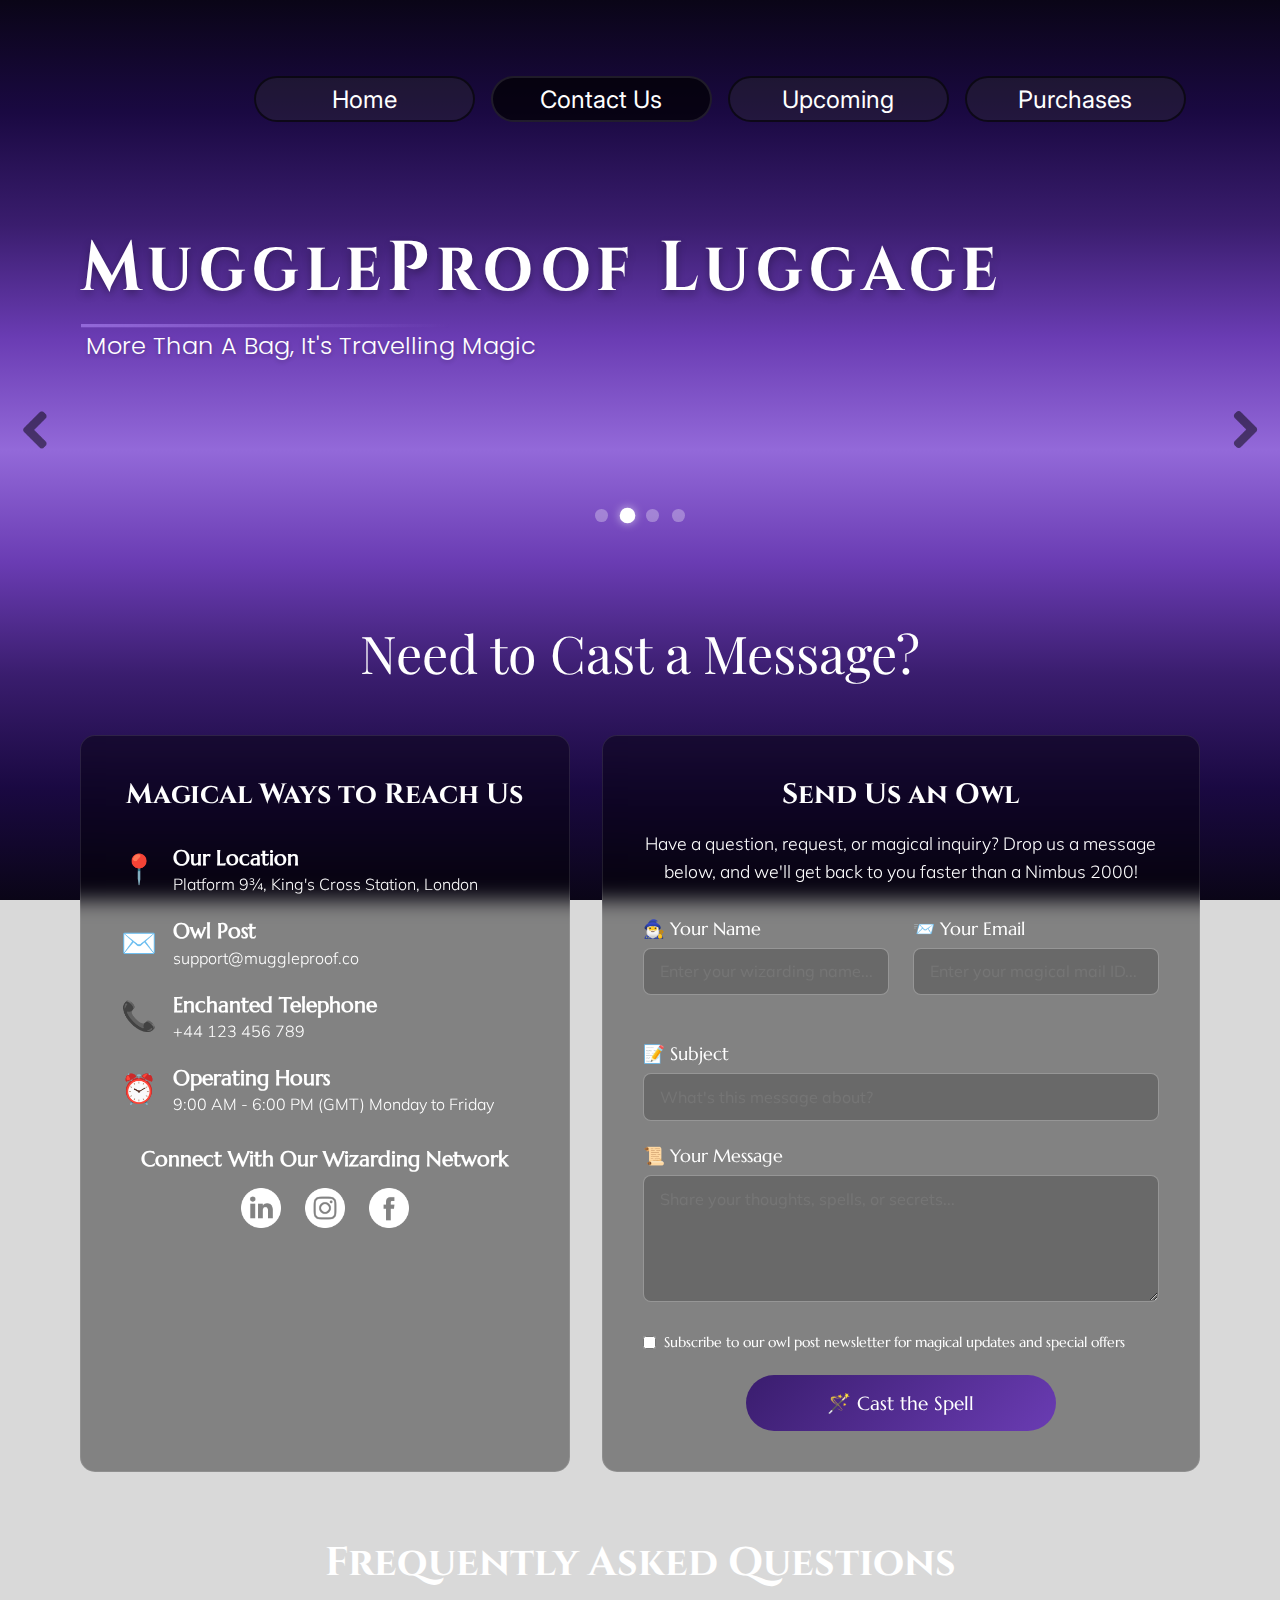
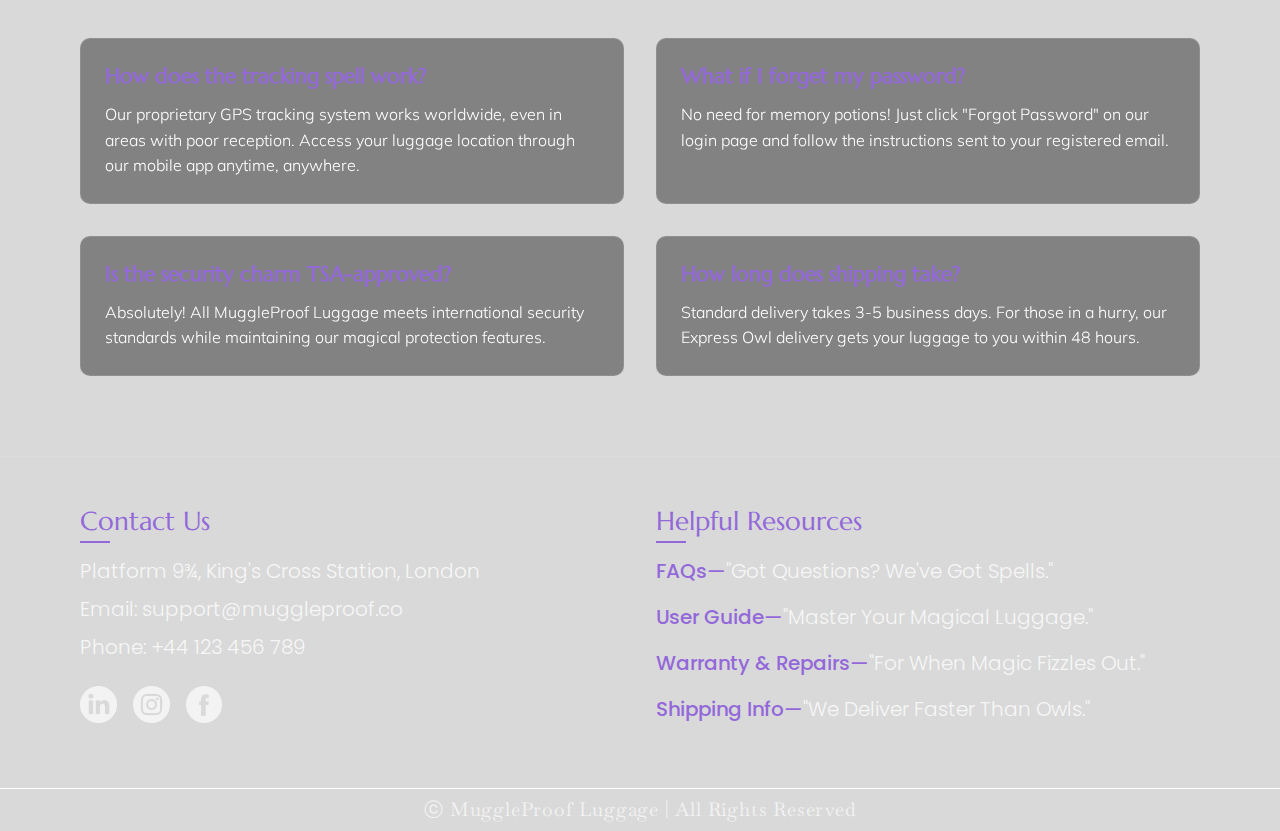
==== commit 988949fa: "Fixed CSS folder and file names" ====
--- a/contactus.html
+++ b/contactus.html
@@ -33,7 +33,7 @@
         <!-- Slider Navigation -->
         <div class="chevron">
           <img src="/muggleimages/right-chevron.png" class="arrow-left" />
-          <img src="/muggleimages/" class="arrow-right" />
+          <img src="/muggleimages/right-chevron.png" class="arrow-right" />
         </div>
 
         <!-- Slider Dots -->
@@ -89,9 +89,9 @@
             <div class="social_connect">
               <h3>Connect With Our Wizarding Network</h3>
               <div class="social_icons">
-                <img src="/muggleimages/" alt="LinkedIn" />
-                <img src="/muggleimages/" alt="Instagram" />
-                <img src="/muggleimages/" alt="Facebook" />
+                <img src="/muggleimages/linkedin.png" alt="LinkedIn" />
+                <img src="/muggleimages/instagram.png" alt="Instagram" />
+                <img src="/muggleimages/facebook.png" alt="Facebook" />
               </div>
             </div>
           </div>
@@ -219,13 +219,13 @@
             <!-- Social Media Links -->
             <div class="social-links">
               <a href="#" class="social-link">
-                <img src="/muggleimages/" alt="LinkedIn" />
+                <img src="/muggleimages/linkedin.png" alt="LinkedIn" />
               </a>
               <a href="#" class="social-link">
-                <img src="/muggleimages/" alt="Instagram" />
+                <img src="/muggleimages/instagram.png" alt="Instagram" />
               </a>
               <a href="#" class="social-link">
-                <img src="/muggleimages/" alt="Facebook" />
+                <img src="/muggleimages/facebook.png" alt="Facebook" />
               </a>
             </div>
           </div>
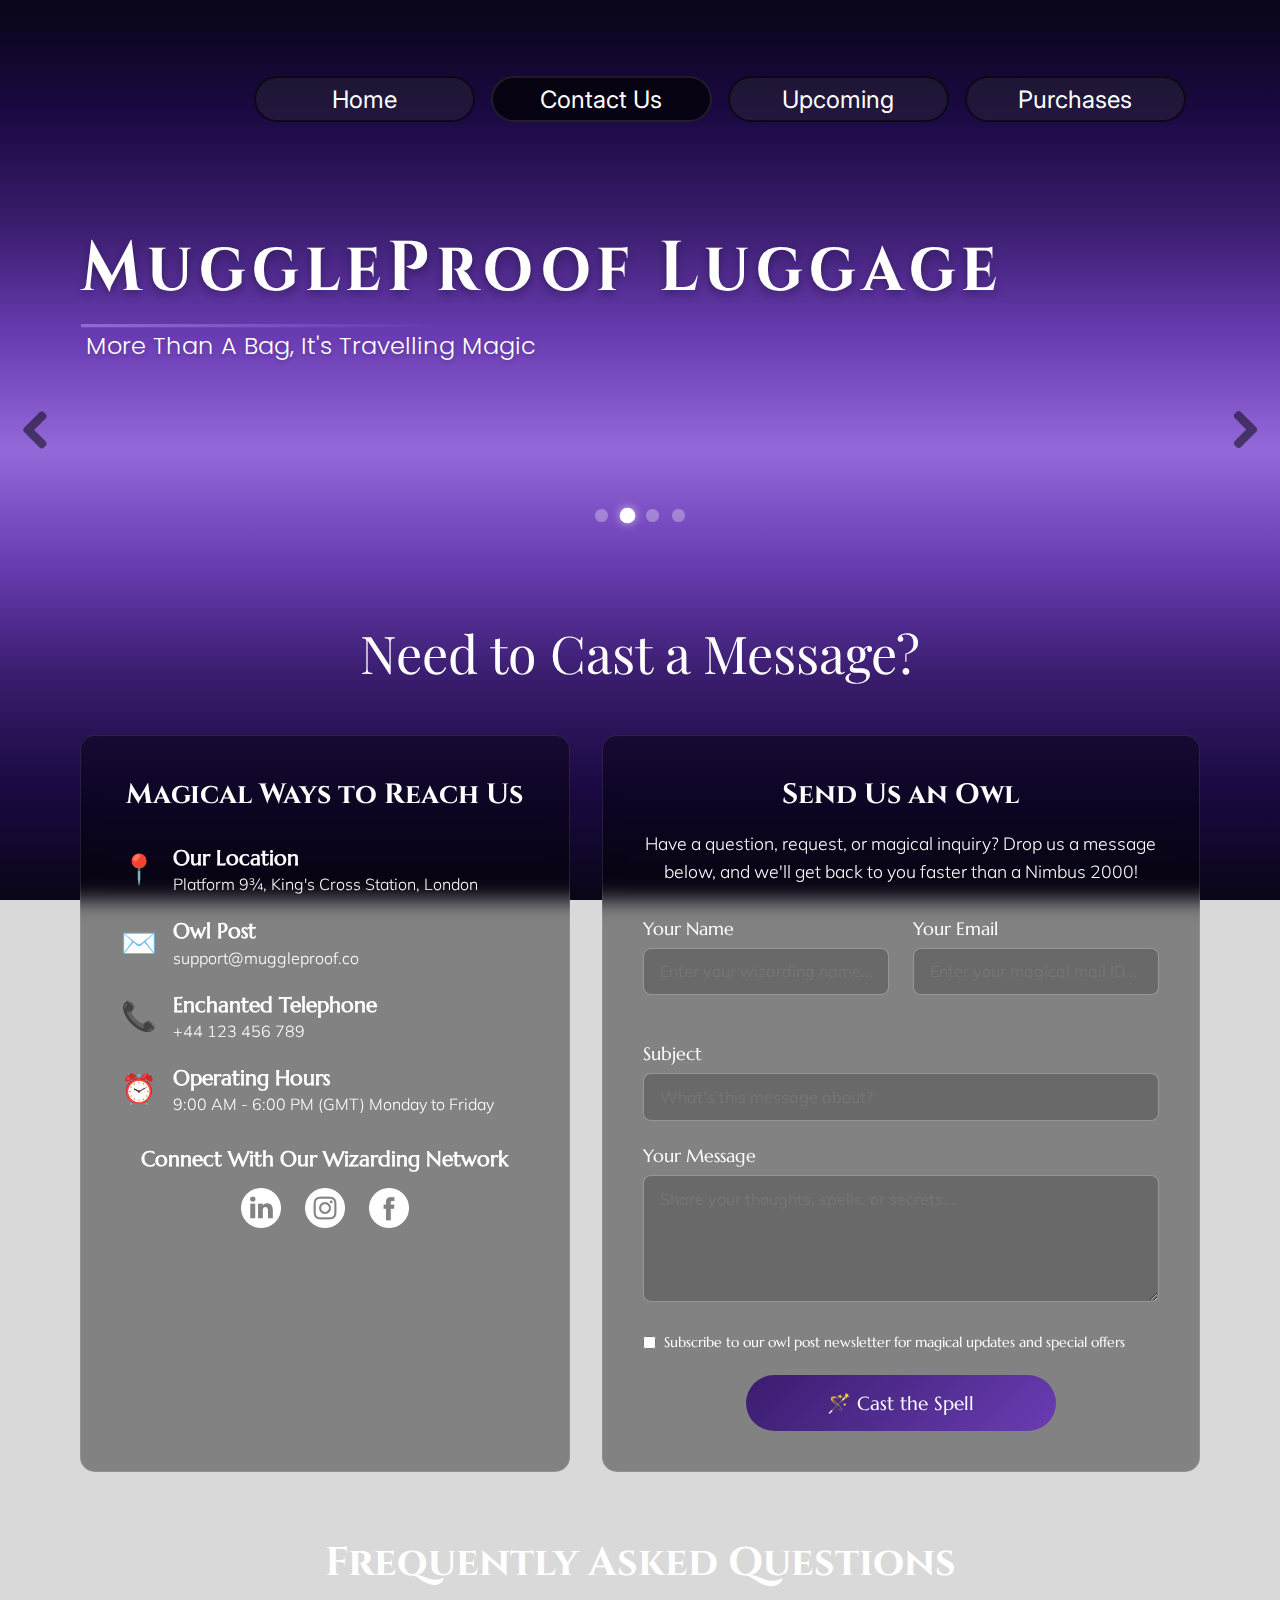
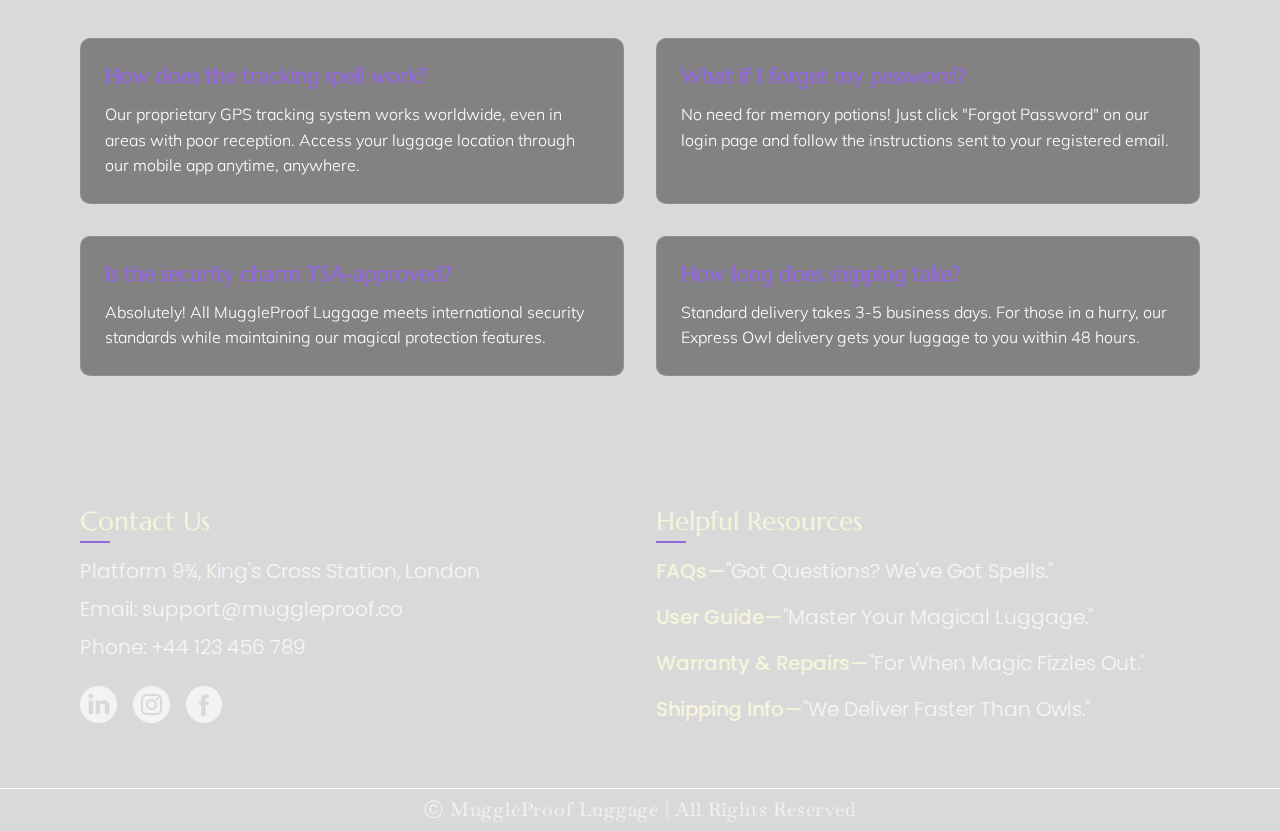
==== commit c9bb5461: "Your commit message here" ====
--- a/contactus.html
+++ b/contactus.html
@@ -18,7 +18,7 @@
       <header>
         <!-- Navigation Menu -->
         <nav class="menu">
-          <div class="menuboxes active"><a href="homepage.html">Home</a></div>
+          <div class="menuboxes active"><a href="index.html">Home</a></div>
           <div class="menuboxes"><a href="contactus.html">Contact Us</a></div>
           <div class="menuboxes"><a href="#">Upcoming</a></div>
           <div class="menuboxes"><a href="purchases.html">Purchases</a></div>
@@ -32,8 +32,8 @@
 
         <!-- Slider Navigation -->
         <div class="chevron">
-          <img src="/muggleimages/right-chevron.png" class="arrow-left" />
-          <img src="/muggleimages/right-chevron.png" class="arrow-right" />
+          <img src="right-chevron.png" class="arrow-left" />
+          <img src="right-chevron.png" class="arrow-right" />
         </div>
 
         <!-- Slider Dots -->
@@ -89,9 +89,9 @@
             <div class="social_connect">
               <h3>Connect With Our Wizarding Network</h3>
               <div class="social_icons">
-                <img src="/muggleimages/linkedin.png" alt="LinkedIn" />
-                <img src="/muggleimages/instagram.png" alt="Instagram" />
-                <img src="/muggleimages/facebook.png" alt="Facebook" />
+                <img src="linkedin.png" alt="LinkedIn" />
+                <img src="instagram.png" alt="Instagram" />
+                <img src="facebook.png" alt="Facebook" />
               </div>
             </div>
           </div>
@@ -107,7 +107,7 @@
             <form>
               <div class="form_row">
                 <div class="form_group">
-                  <label for="name">🧙‍♂️ Your Name</label>
+                  <label for="name">Your Name</label>
                   <input
                     type="text"
                     id="name"
@@ -118,7 +118,7 @@
                 </div>
 
                 <div class="form_group">
-                  <label for="email">📨 Your Email</label>
+                  <label for="email">Your Email</label>
                   <input
                     type="email"
                     id="email"
@@ -130,7 +130,7 @@
               </div>
 
               <div class="form_group">
-                <label for="subject">📝 Subject</label>
+                <label for="subject">Subject</label>
                 <input
                   type="text"
                   id="subject"
@@ -140,7 +140,7 @@
               </div>
 
               <div class="form_group">
-                <label for="message">📜 Your Message</label>
+                <label for="message">Your Message</label>
                 <textarea
                   id="message"
                   name="message"
@@ -219,13 +219,13 @@
             <!-- Social Media Links -->
             <div class="social-links">
               <a href="#" class="social-link">
-                <img src="/muggleimages/linkedin.png" alt="LinkedIn" />
+                <img src="linkedin.png" alt="LinkedIn" />
               </a>
               <a href="#" class="social-link">
-                <img src="/muggleimages/instagram.png" alt="Instagram" />
+                <img src="instagram.png" alt="Instagram" />
               </a>
               <a href="#" class="social-link">
-                <img src="/muggleimages/facebook.png" alt="Facebook" />
+                <img src="facebook.png" alt="Facebook" />
               </a>
             </div>
           </div>
@@ -260,6 +260,6 @@
         </div>
       </footer>
     </div>
-    <script src="/js/contact.js"></script>
+    <script src="contact.js"></script>
   </body>
 </html>
--- a/css/contactus.css
+++ b/css/contactus.css
@@ -143,8 +143,6 @@
 }
 
 /* Chevron Navigation */
-/* Chevron Navigation */
-/* Chevron Navigation */
 .chevron {
   display: flex;
   justify-content: space-between;
@@ -160,18 +158,14 @@
   cursor: pointer;
   transition: opacity 0.3s ease, transform 0.3s ease;
 }
-
-/* Base hover effect for all chevrons (just opacity) */
 .chevron img:hover {
   opacity: 0.9;
 }
 
-/* Right-pointing chevron (no rotation) */
 .arrow-right:hover {
   transform: scale(1.1);
 }
 
-/* Left-pointing chevron (pre-rotated) */
 .arrow-left {
   transform: rotateZ(180deg);
 }
@@ -230,7 +224,7 @@
   font-size: 1.6rem;
   font-weight: 400;
   margin-bottom: 1.2rem;
-  color: #9369d9;
+  color: beige;
   position: relative;
 }
 
@@ -291,7 +285,7 @@
 
 .highlight {
   font-weight: 450;
-  color: #9369d9;
+  color: beige;
 }
 
 /* Copyright Bar */
